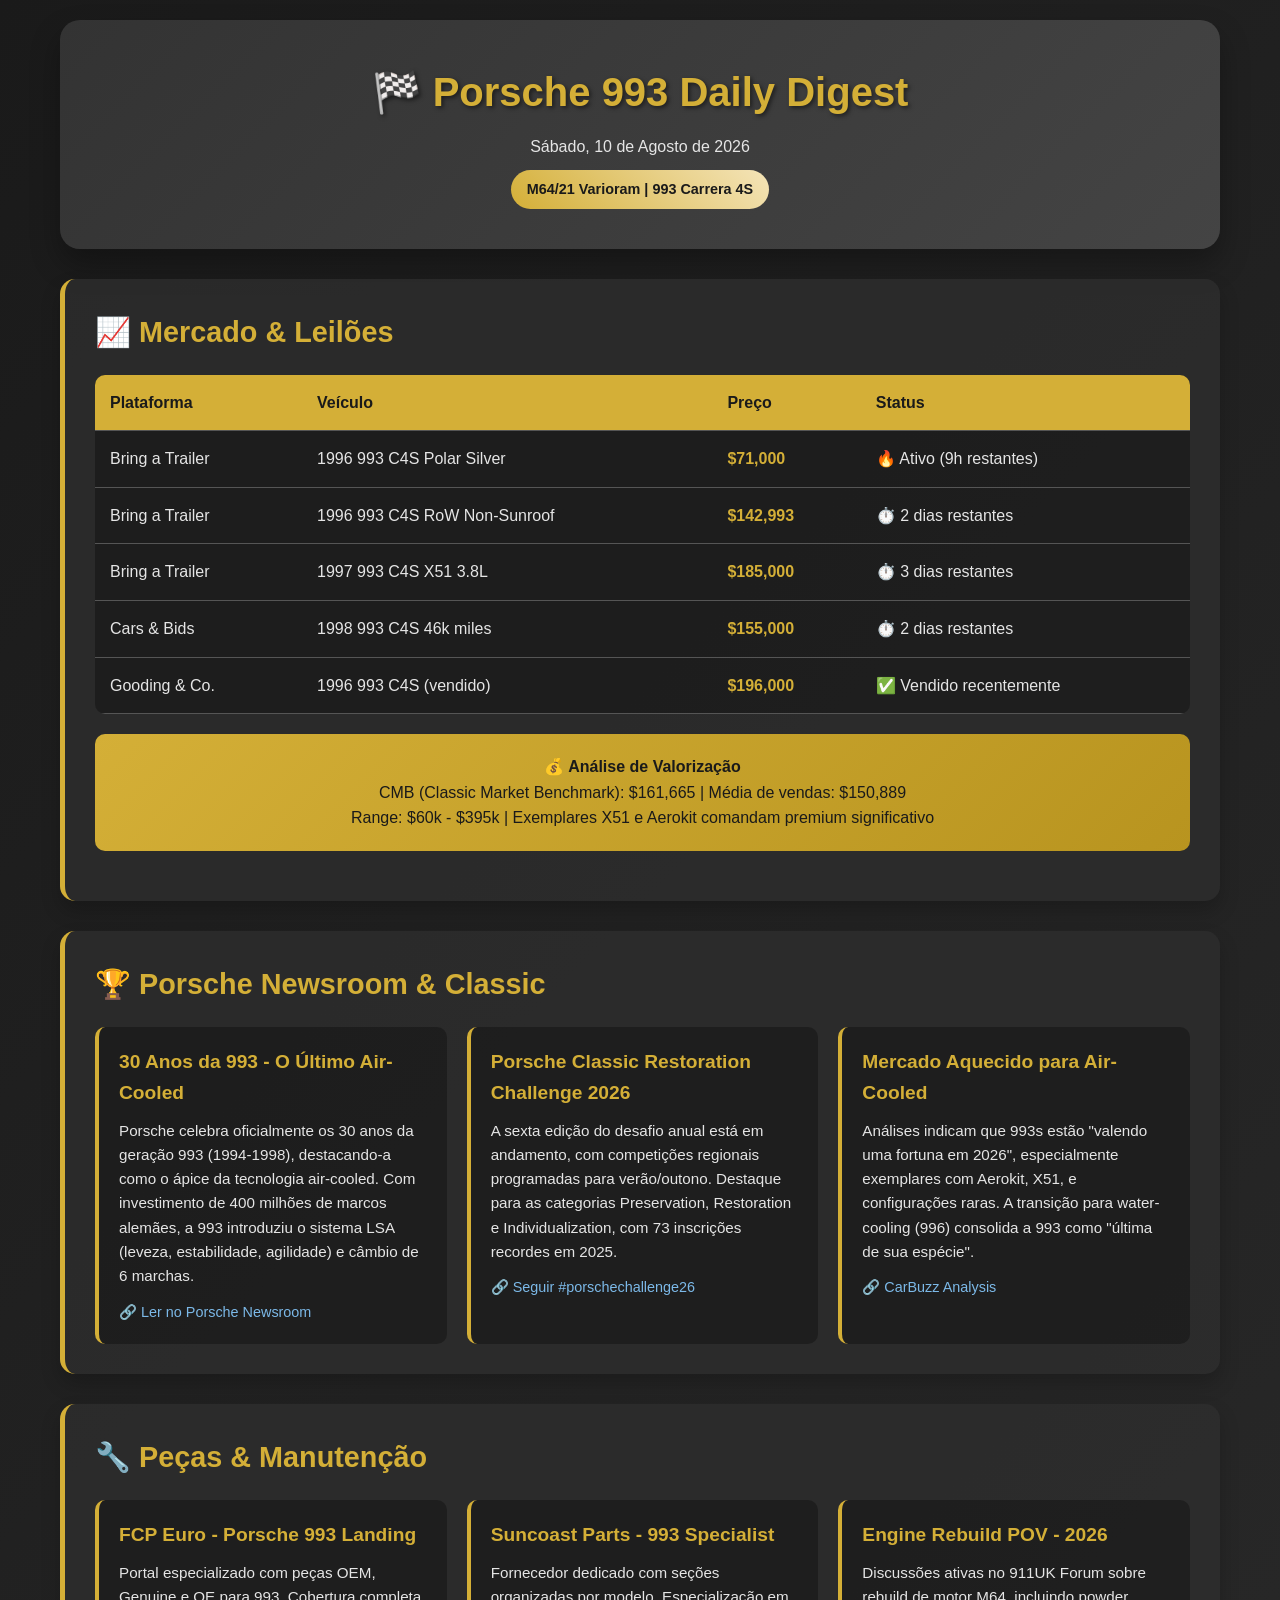
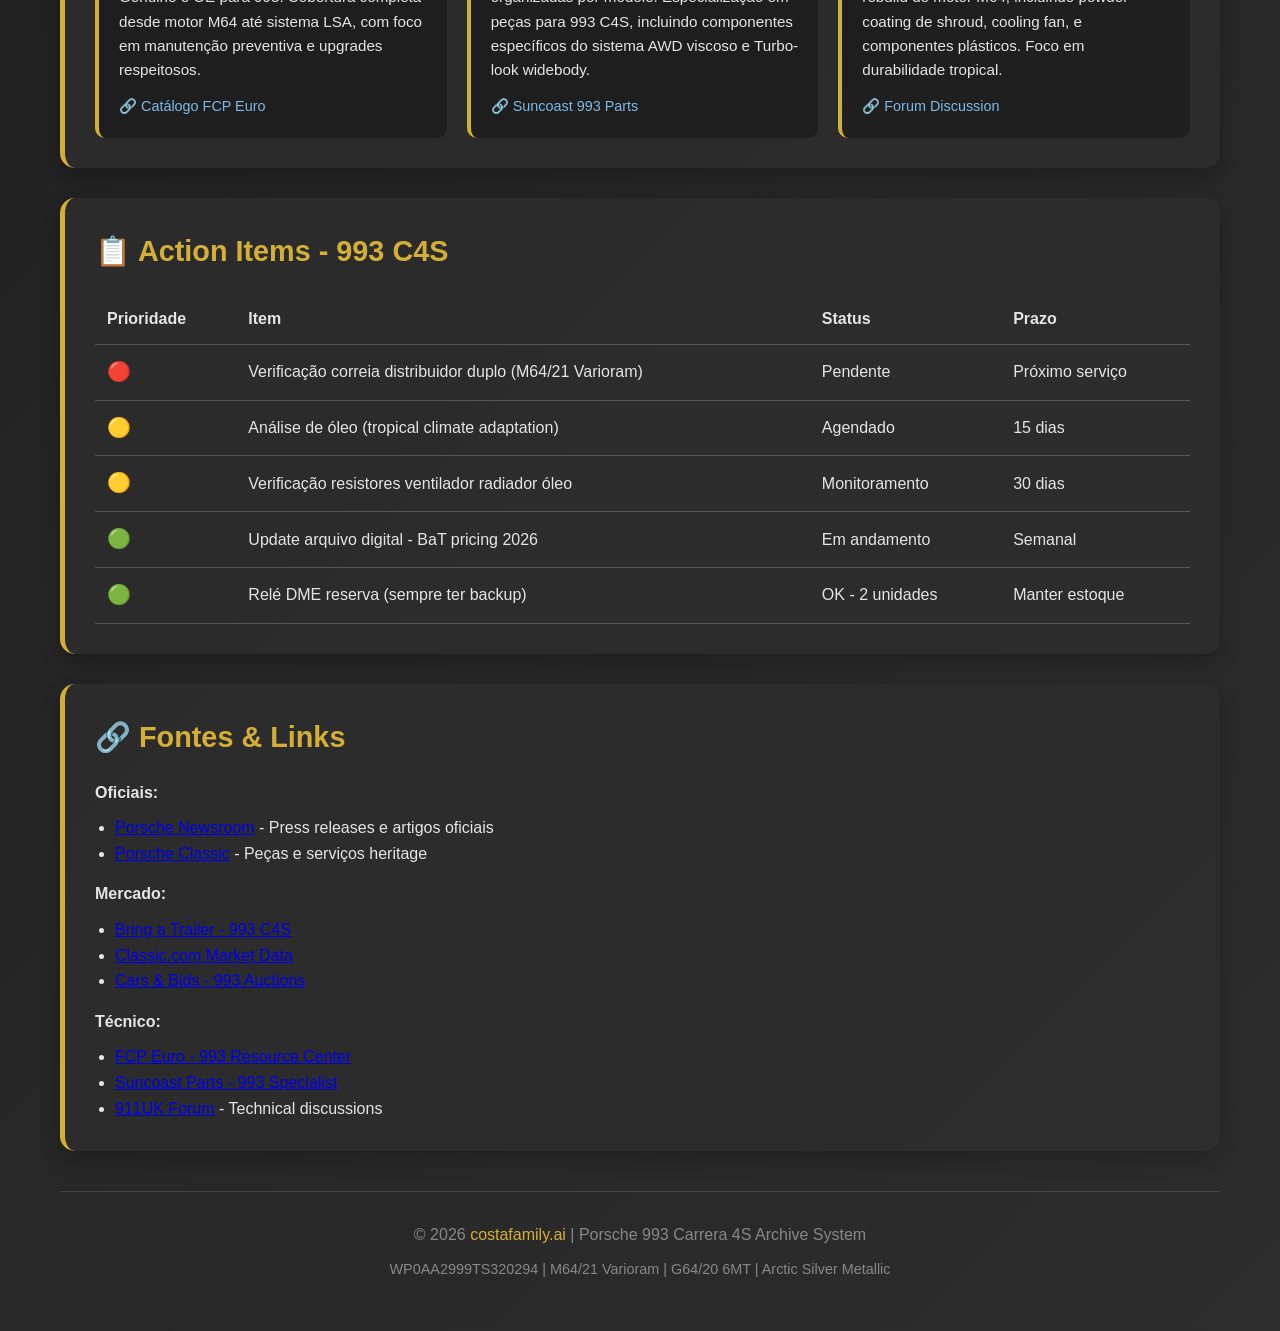
==== archive/2026-08-10.html @ 6e16aa10 "feat: archive system for daily digests + history section" ====
<!DOCTYPE html>
<html lang="pt-BR">
<head>
    <meta charset="UTF-8">
    <meta name="viewport" content="width=device-width, initial-scale=1.0">
    <title>Porsche 993 Daily Digest | 10 de Agosto de 2026</title>
    <style>
        * { margin: 0; padding: 0; box-sizing: border-box; }
        
        body {
            font-family: 'Segoe UI', Tahoma, Geneva, Verdana, sans-serif;
            background: linear-gradient(135deg, #1a1a1a 0%, #2d2d2d 100%);
            color: #e5e5e5;
            line-height: 1.6;
            min-height: 100vh;
        }
        
        .container {
            max-width: 1200px;
            margin: 0 auto;
            padding: 20px;
        }
        
        .header {
            text-align: center;
            background: linear-gradient(135deg, #333 0%, #444 100%);
            padding: 40px 20px;
            border-radius: 20px;
            margin-bottom: 30px;
            box-shadow: 0 15px 30px rgba(0,0,0,0.3);
        }
        
        .header h1 {
            font-size: 2.5rem;
            color: #d4af37;
            margin-bottom: 10px;
            text-shadow: 2px 2px 4px rgba(0,0,0,0.5);
        }
        
        .badge {
            display: inline-block;
            background: linear-gradient(45deg, #d4af37, #f4e4b8);
            color: #1a1a1a;
            padding: 8px 16px;
            border-radius: 25px;
            font-weight: bold;
            font-size: 0.9rem;
            margin-top: 10px;
        }
        
        .section {
            background: rgba(45, 45, 45, 0.8);
            border-radius: 15px;
            padding: 30px;
            margin-bottom: 30px;
            box-shadow: 0 10px 20px rgba(0,0,0,0.2);
            border-left: 5px solid #d4af37;
        }
        
        .section h2 {
            color: #d4af37;
            font-size: 1.8rem;
            margin-bottom: 20px;
            display: flex;
            align-items: center;
            gap: 10px;
        }
        
        .market-table {
            width: 100%;
            border-collapse: collapse;
            background: rgba(0,0,0,0.3);
            border-radius: 10px;
            overflow: hidden;
        }
        
        .market-table th,
        .market-table td {
            padding: 15px;
            text-align: left;
            border-bottom: 1px solid #555;
        }
        
        .market-table th {
            background: #d4af37;
            color: #1a1a1a;
            font-weight: bold;
        }
        
        .market-table tr:hover {
            background: rgba(212, 175, 55, 0.1);
        }
        
        .price {
            font-weight: bold;
            color: #d4af37;
        }
        
        .trend-box {
            background: linear-gradient(135deg, #d4af37 0%, #b8941f 100%);
            color: #1a1a1a;
            padding: 20px;
            border-radius: 10px;
            text-align: center;
            margin: 20px 0;
        }
        
        .news-grid {
            display: grid;
            grid-template-columns: repeat(auto-fit, minmax(300px, 1fr));
            gap: 20px;
            margin-top: 20px;
        }
        
        .news-card {
            background: rgba(0,0,0,0.3);
            border-radius: 10px;
            padding: 20px;
            border-left: 4px solid #d4af37;
            transition: transform 0.3s ease;
        }
        
        .news-card:hover {
            transform: translateY(-5px);
        }
        
        .news-card h3 {
            color: #d4af37;
            margin-bottom: 10px;
            font-size: 1.2rem;
        }
        
        .news-card p {
            font-size: 0.95rem;
            margin-bottom: 10px;
        }
        
        .news-card a {
            color: #7cb9e8;
            text-decoration: none;
            font-size: 0.9rem;
        }
        
        .news-card a:hover {
            text-decoration: underline;
        }
        
        .action-table {
            width: 100%;
            border-collapse: collapse;
        }
        
        .action-table th,
        .action-table td {
            padding: 12px;
            text-align: left;
            border-bottom: 1px solid #555;
        }
        
        .priority {
            font-size: 1.2rem;
            text-align: center;
        }
        
        .footer {
            text-align: center;
            padding: 30px;
            color: #888;
            border-top: 1px solid #444;
            margin-top: 40px;
        }
        
        .footer a {
            color: #d4af37;
            text-decoration: none;
        }
        
        @media (max-width: 768px) {
            .header h1 { font-size: 2rem; }
            .section { padding: 20px; }
            .container { padding: 10px; }
        }
    </style>
</head>
<body>
    <div class="container">
        <header class="header">
            <h1>🏁 Porsche 993 Daily Digest</h1>
            <p>Sábado, 10 de Agosto de 2026</p>
            <div class="badge">M64/21 Varioram | 993 Carrera 4S</div>
        </header>

        <section class="section">
            <h2>📈 Mercado & Leilões</h2>
            <table class="market-table">
                <thead>
                    <tr>
                        <th>Plataforma</th>
                        <th>Veículo</th>
                        <th>Preço</th>
                        <th>Status</th>
                    </tr>
                </thead>
                <tbody>
                    <tr>
                        <td>Bring a Trailer</td>
                        <td>1996 993 C4S Polar Silver</td>
                        <td class="price">$71,000</td>
                        <td>🔥 Ativo (9h restantes)</td>
                    </tr>
                    <tr>
                        <td>Bring a Trailer</td>
                        <td>1996 993 C4S RoW Non-Sunroof</td>
                        <td class="price">$142,993</td>
                        <td>⏱️ 2 dias restantes</td>
                    </tr>
                    <tr>
                        <td>Bring a Trailer</td>
                        <td>1997 993 C4S X51 3.8L</td>
                        <td class="price">$185,000</td>
                        <td>⏱️ 3 dias restantes</td>
                    </tr>
                    <tr>
                        <td>Cars & Bids</td>
                        <td>1998 993 C4S 46k miles</td>
                        <td class="price">$155,000</td>
                        <td>⏱️ 2 dias restantes</td>
                    </tr>
                    <tr>
                        <td>Gooding & Co.</td>
                        <td>1996 993 C4S (vendido)</td>
                        <td class="price">$196,000</td>
                        <td>✅ Vendido recentemente</td>
                    </tr>
                </tbody>
            </table>
            
            <div class="trend-box">
                <strong>💰 Análise de Valorização</strong><br>
                CMB (Classic Market Benchmark): $161,665 | Média de vendas: $150,889<br>
                Range: $60k - $395k | Exemplares X51 e Aerokit comandam premium significativo
            </div>
        </section>

        <section class="section">
            <h2>🏆 Porsche Newsroom & Classic</h2>
            <div class="news-grid">
                <div class="news-card">
                    <h3>30 Anos da 993 - O Último Air-Cooled</h3>
                    <p>Porsche celebra oficialmente os 30 anos da geração 993 (1994-1998), destacando-a como o ápice da tecnologia air-cooled. Com investimento de 400 milhões de marcos alemães, a 993 introduziu o sistema LSA (leveza, estabilidade, agilidade) e câmbio de 6 marchas.</p>
                    <a href="https://newsroom.porsche.com/en/press-kits/60-Years-Porsche-911/30-Jahre-911-Carrera-der-Generation-993-%E2%80%93-Der-letzte-seiner-Art.html" target="_blank">🔗 Ler no Porsche Newsroom</a>
                </div>
                
                <div class="news-card">
                    <h3>Porsche Classic Restoration Challenge 2026</h3>
                    <p>A sexta edição do desafio anual está em andamento, com competições regionais programadas para verão/outono. Destaque para as categorias Preservation, Restoration e Individualization, com 73 inscrições recordes em 2025.</p>
                    <a href="https://newsroom.porsche.com/en_US/2026/company/2026-Porsche-Classic-Restoration-Challenge-42067.html" target="_blank">🔗 Seguir #porschechallenge26</a>
                </div>
                
                <div class="news-card">
                    <h3>Mercado Aquecido para Air-Cooled</h3>
                    <p>Análises indicam que 993s estão "valendo uma fortuna em 2026", especialmente exemplares com Aerokit, X51, e configurações raras. A transição para water-cooling (996) consolida a 993 como "última de sua espécie".</p>
                    <a href="https://carbuzz.com/996-last-air-cooled-porsche-911-used-values-2026/" target="_blank">🔗 CarBuzz Analysis</a>
                </div>
            </div>
        </section>

        <section class="section">
            <h2>🔧 Peças & Manutenção</h2>
            <div class="news-grid">
                <div class="news-card">
                    <h3>FCP Euro - Porsche 993 Landing</h3>
                    <p>Portal especializado com peças OEM, Genuine e OE para 993. Cobertura completa desde motor M64 até sistema LSA, com foco em manutenção preventiva e upgrades respeitosos.</p>
                    <a href="https://info.fcpeuro.com/993" target="_blank">🔗 Catálogo FCP Euro</a>
                </div>
                
                <div class="news-card">
                    <h3>Suncoast Parts - 993 Specialist</h3>
                    <p>Fornecedor dedicado com seções organizadas por modelo. Especialização em peças para 993 C4S, incluindo componentes específicos do sistema AWD viscoso e Turbo-look widebody.</p>
                    <a href="https://www.suncoastparts.com/993landing.html" target="_blank">🔗 Suncoast 993 Parts</a>
                </div>
                
                <div class="news-card">
                    <h3>Engine Rebuild POV - 2026</h3>
                    <p>Discussões ativas no 911UK Forum sobre rebuild de motor M64, incluindo powder coating de shroud, cooling fan, e componentes plásticos. Foco em durabilidade tropical.</p>
                    <a href="https://911uk.com/porsche/993-engine-rebuild-2026-pov.134704/" target="_blank">🔗 Forum Discussion</a>
                </div>
            </div>
        </section>

        <section class="section">
            <h2>📋 Action Items - 993 C4S</h2>
            <table class="action-table">
                <thead>
                    <tr>
                        <th>Prioridade</th>
                        <th>Item</th>
                        <th>Status</th>
                        <th>Prazo</th>
                    </tr>
                </thead>
                <tbody>
                    <tr>
                        <td class="priority">🔴</td>
                        <td>Verificação correia distribuidor duplo (M64/21 Varioram)</td>
                        <td>Pendente</td>
                        <td>Próximo serviço</td>
                    </tr>
                    <tr>
                        <td class="priority">🟡</td>
                        <td>Análise de óleo (tropical climate adaptation)</td>
                        <td>Agendado</td>
                        <td>15 dias</td>
                    </tr>
                    <tr>
                        <td class="priority">🟡</td>
                        <td>Verificação resistores ventilador radiador óleo</td>
                        <td>Monitoramento</td>
                        <td>30 dias</td>
                    </tr>
                    <tr>
                        <td class="priority">🟢</td>
                        <td>Update arquivo digital - BaT pricing 2026</td>
                        <td>Em andamento</td>
                        <td>Semanal</td>
                    </tr>
                    <tr>
                        <td class="priority">🟢</td>
                        <td>Relé DME reserva (sempre ter backup)</td>
                        <td>OK - 2 unidades</td>
                        <td>Manter estoque</td>
                    </tr>
                </tbody>
            </table>
        </section>

        <section class="section">
            <h2>🔗 Fontes & Links</h2>
            <p style="margin-bottom: 10px;"><strong>Oficiais:</strong></p>
            <ul style="margin-left: 20px; margin-bottom: 15px;">
                <li><a href="https://newsroom.porsche.com/" target="_blank">Porsche Newsroom</a> - Press releases e artigos oficiais</li>
                <li><a href="https://www.porsche.com/usa/accessoriesandservice/classic/" target="_blank">Porsche Classic</a> - Peças e serviços heritage</li>
            </ul>
            
            <p style="margin-bottom: 10px;"><strong>Mercado:</strong></p>
            <ul style="margin-left: 20px; margin-bottom: 15px;">
                <li><a href="https://bringatrailer.com/porsche/993-911-carrera-4s/" target="_blank">Bring a Trailer - 993 C4S</a></li>
                <li><a href="https://www.classic.com/m/porsche/911/993/carrera-4s/" target="_blank">Classic.com Market Data</a></li>
                <li><a href="https://carsandbids.com/search/porsche/993-911" target="_blank">Cars & Bids - 993 Auctions</a></li>
            </ul>
            
            <p style="margin-bottom: 10px;"><strong>Técnico:</strong></p>
            <ul style="margin-left: 20px;">
                <li><a href="https://info.fcpeuro.com/993" target="_blank">FCP Euro - 993 Resource Center</a></li>
                <li><a href="https://www.suncoastparts.com/993landing.html" target="_blank">Suncoast Parts - 993 Specialist</a></li>
                <li><a href="https://911uk.com/" target="_blank">911UK Forum</a> - Technical discussions</li>
            </ul>
        </section>

        <footer class="footer">
            <p>© 2026 <a href="https://costafamily.ai">costafamily.ai</a> | Porsche 993 Carrera 4S Archive System</p>
            <p style="margin-top: 10px; font-size: 0.9rem;">
                WP0AA2999TS320294 | M64/21 Varioram | G64/20 6MT | Arctic Silver Metallic
            </p>
        </footer>
    </div>
</body>
</html>
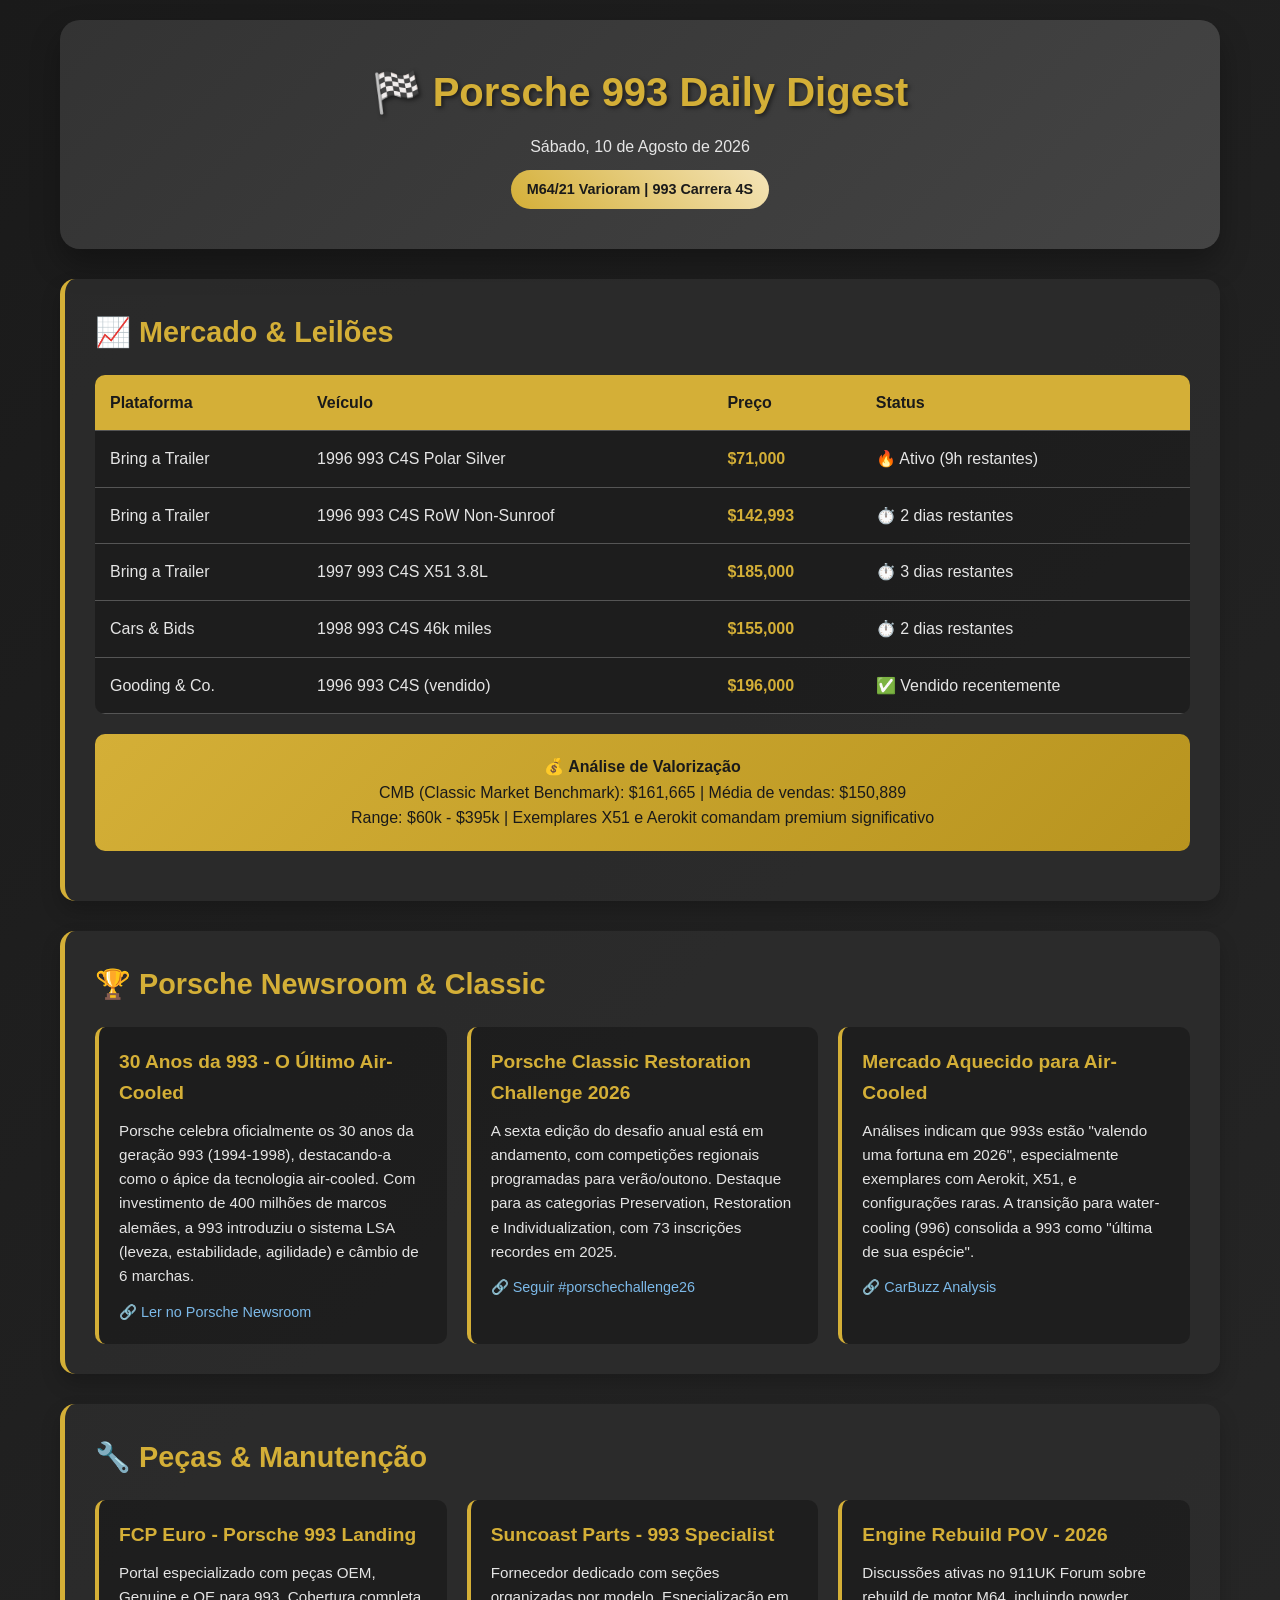
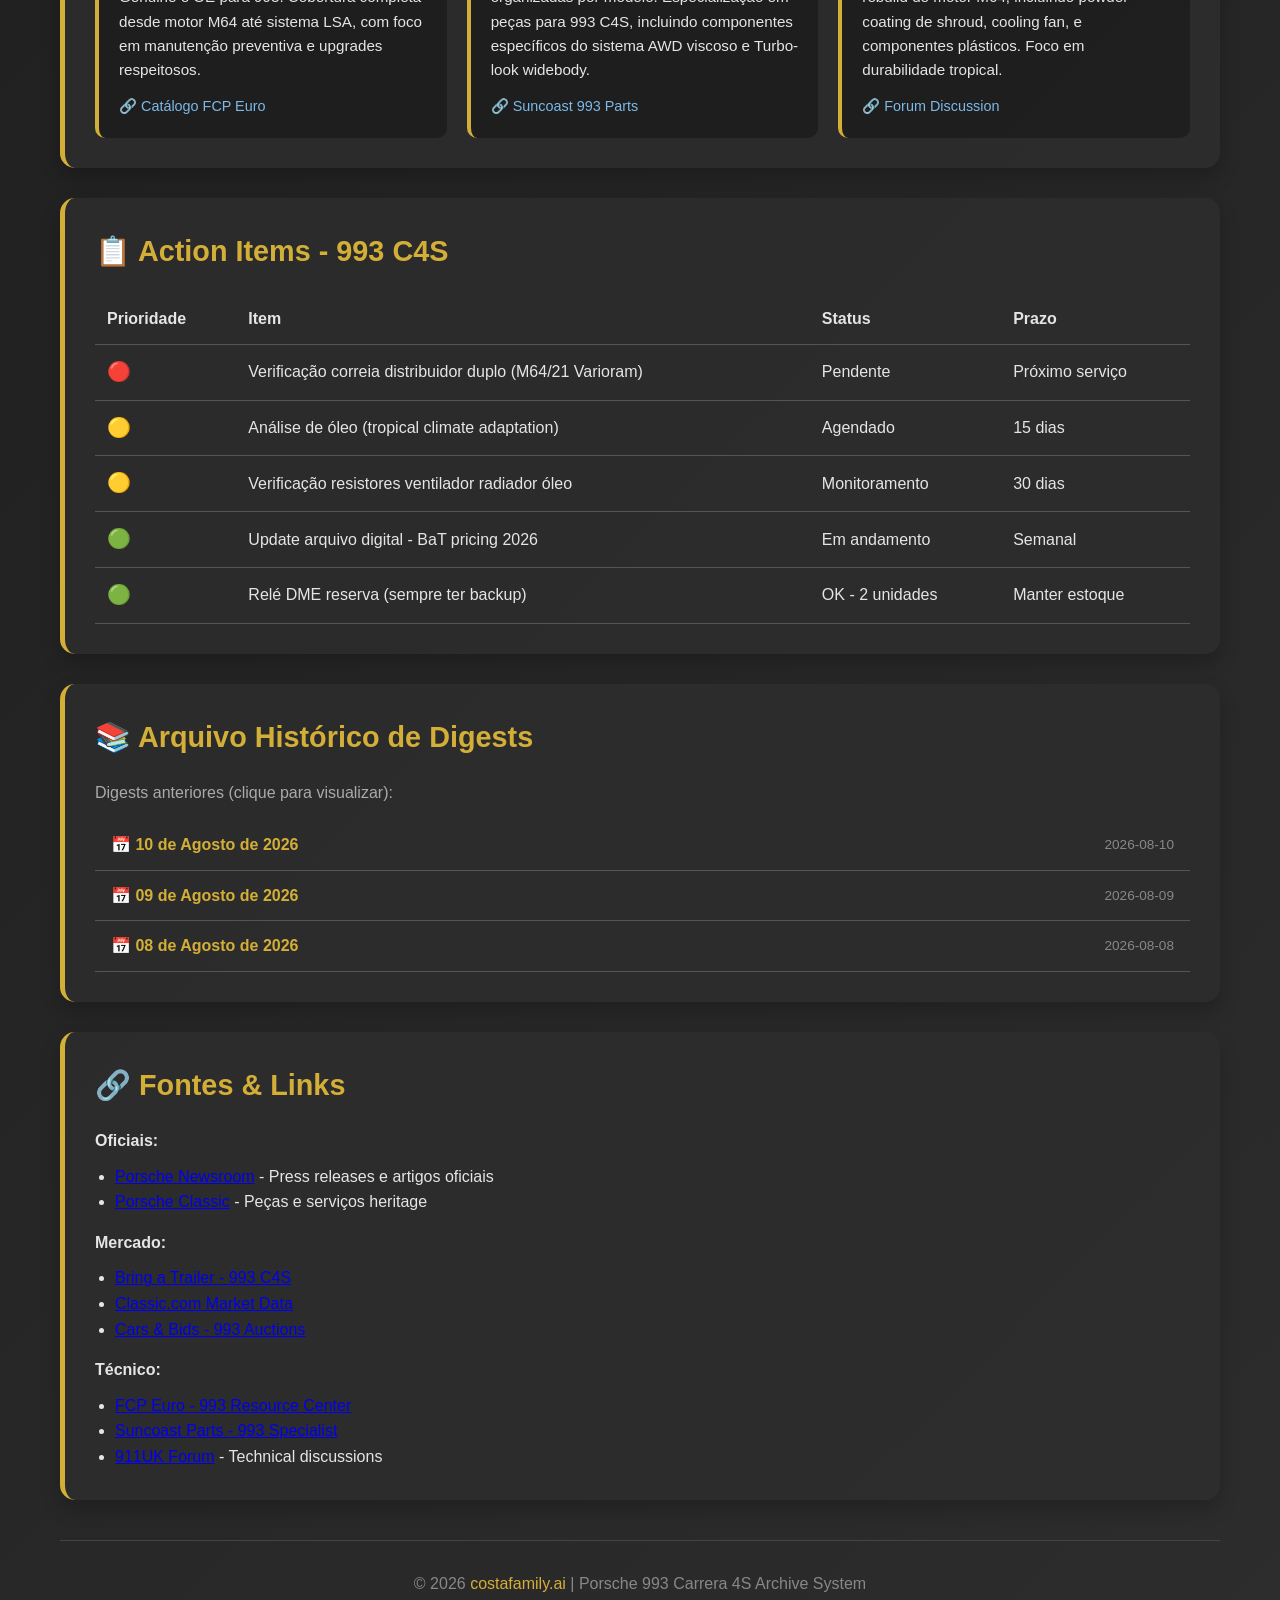
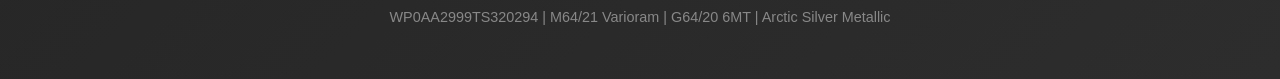
==== commit 5dbb2cc3: "Daily Porsche 993 digest — 10/08/2026 — automated via Hermes + archive" ====
--- a/archive/2026-08-10.html
+++ b/archive/2026-08-10.html
@@ -180,6 +180,29 @@
             .section { padding: 20px; }
             .container { padding: 10px; }
         }
+        
+        /* History Section */
+        .history-list { list-style: none; padding-left: 0; }
+        .history-item { 
+            padding: 12px 16px; 
+            border-bottom: 1px solid #555; 
+            display: flex; 
+            justify-content: space-between; 
+            align-items: center;
+        }
+        .history-item:hover { background: rgba(212, 175, 55, 0.05); }
+        .history-link {
+            color: #d4af37;
+            text-decoration: none;
+            font-weight: 600;
+            font-size: 1rem;
+            transition: color 0.2s;
+        }
+        .history-link:hover { color: #f4e4b8; }
+        .history-date {
+            color: #888;
+            font-size: 0.85rem;
+        }
     </style>
 </head>
 <body>
@@ -332,6 +355,25 @@
                     </tr>
                 </tbody>
             </table>
+        </section>
+
+        <section class="section">
+            <h2>📚 Arquivo Histórico de Digests</h2>
+            <p style="margin-bottom: 15px; color: #aaa;">Digests anteriores (clique para visualizar):</p>
+            <ul class="history-list">
+                <li class="history-item">
+                    <a href="/archive/2026-08-10.html" class="history-link">📅 10 de Agosto de 2026</a>
+                    <span class="history-date">2026-08-10</span>
+                </li>
+                <li class="history-item">
+                    <a href="/archive/2026-08-09.html" class="history-link">📅 09 de Agosto de 2026</a>
+                    <span class="history-date">2026-08-09</span>
+                </li>
+                <li class="history-item">
+                    <a href="/archive/2026-08-08.html" class="history-link">📅 08 de Agosto de 2026</a>
+                    <span class="history-date">2026-08-08</span>
+                </li>
+            </ul>
         </section>
 
         <section class="section">
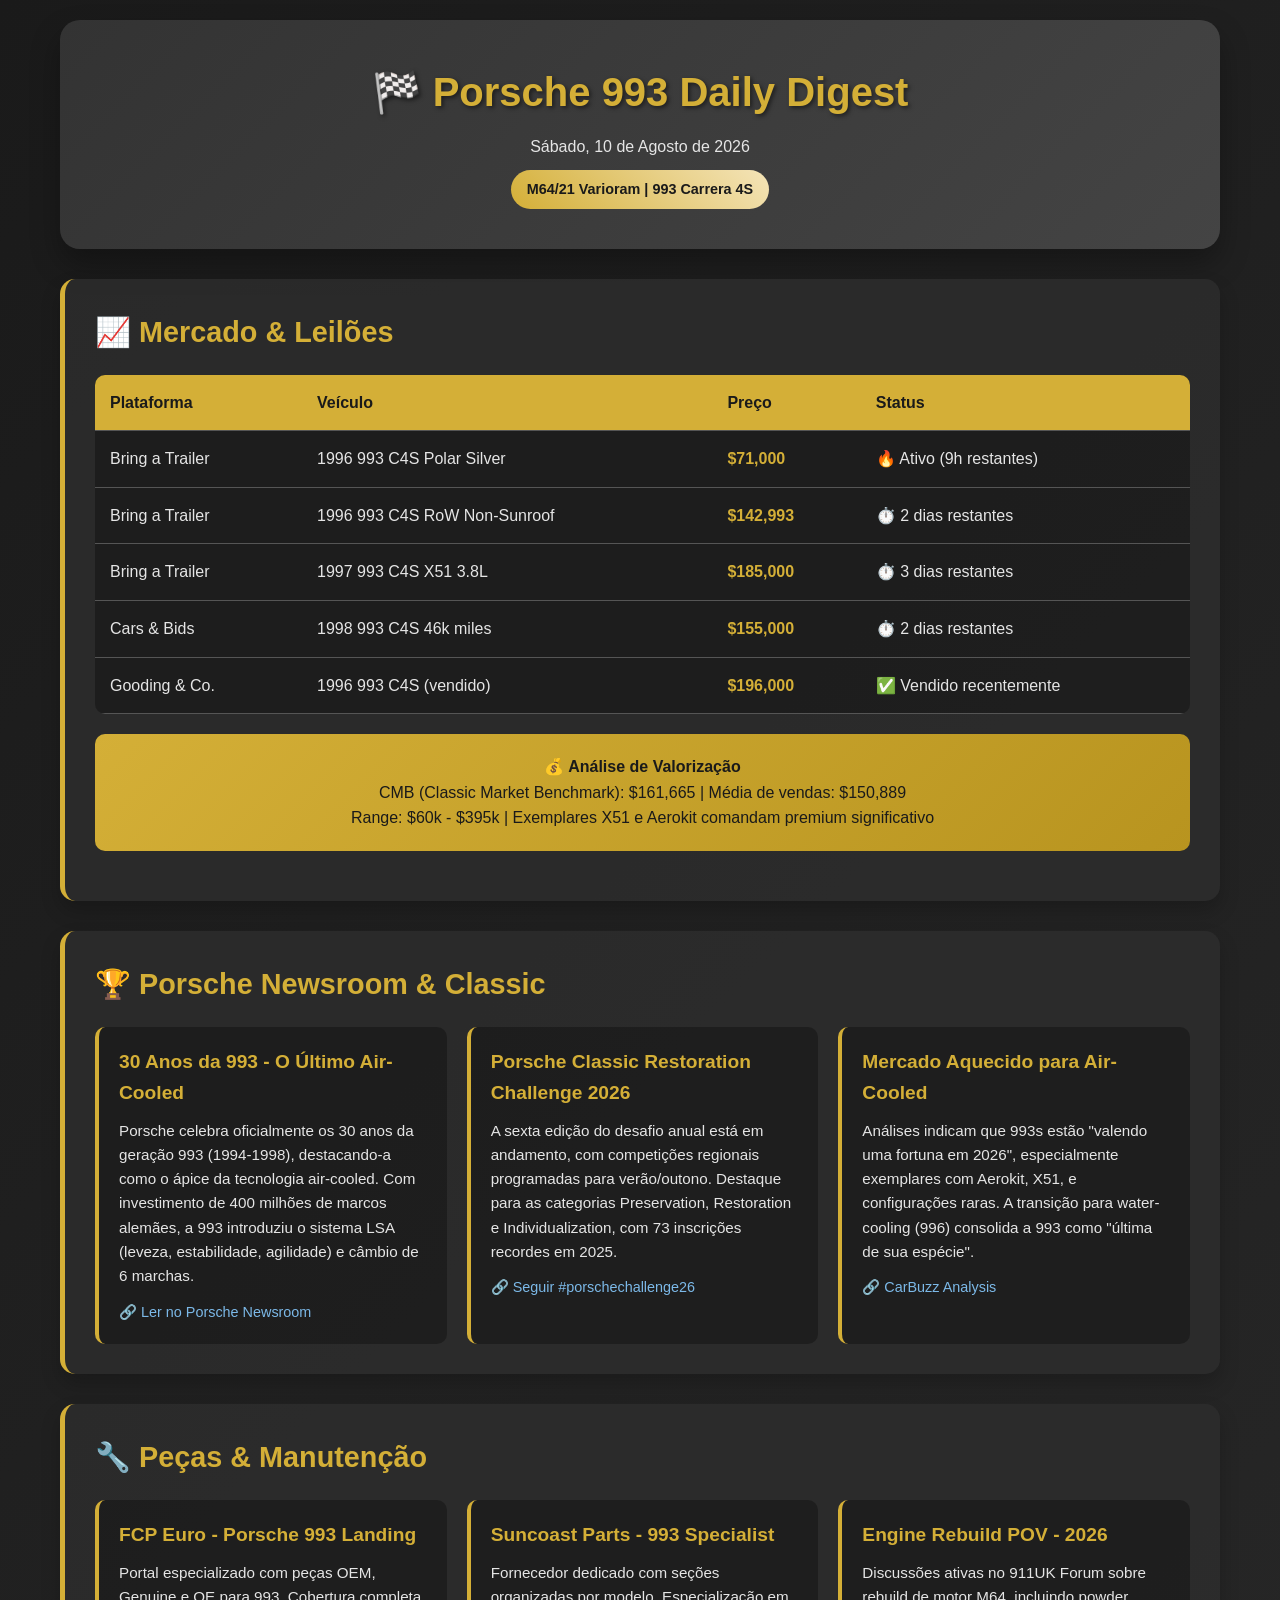
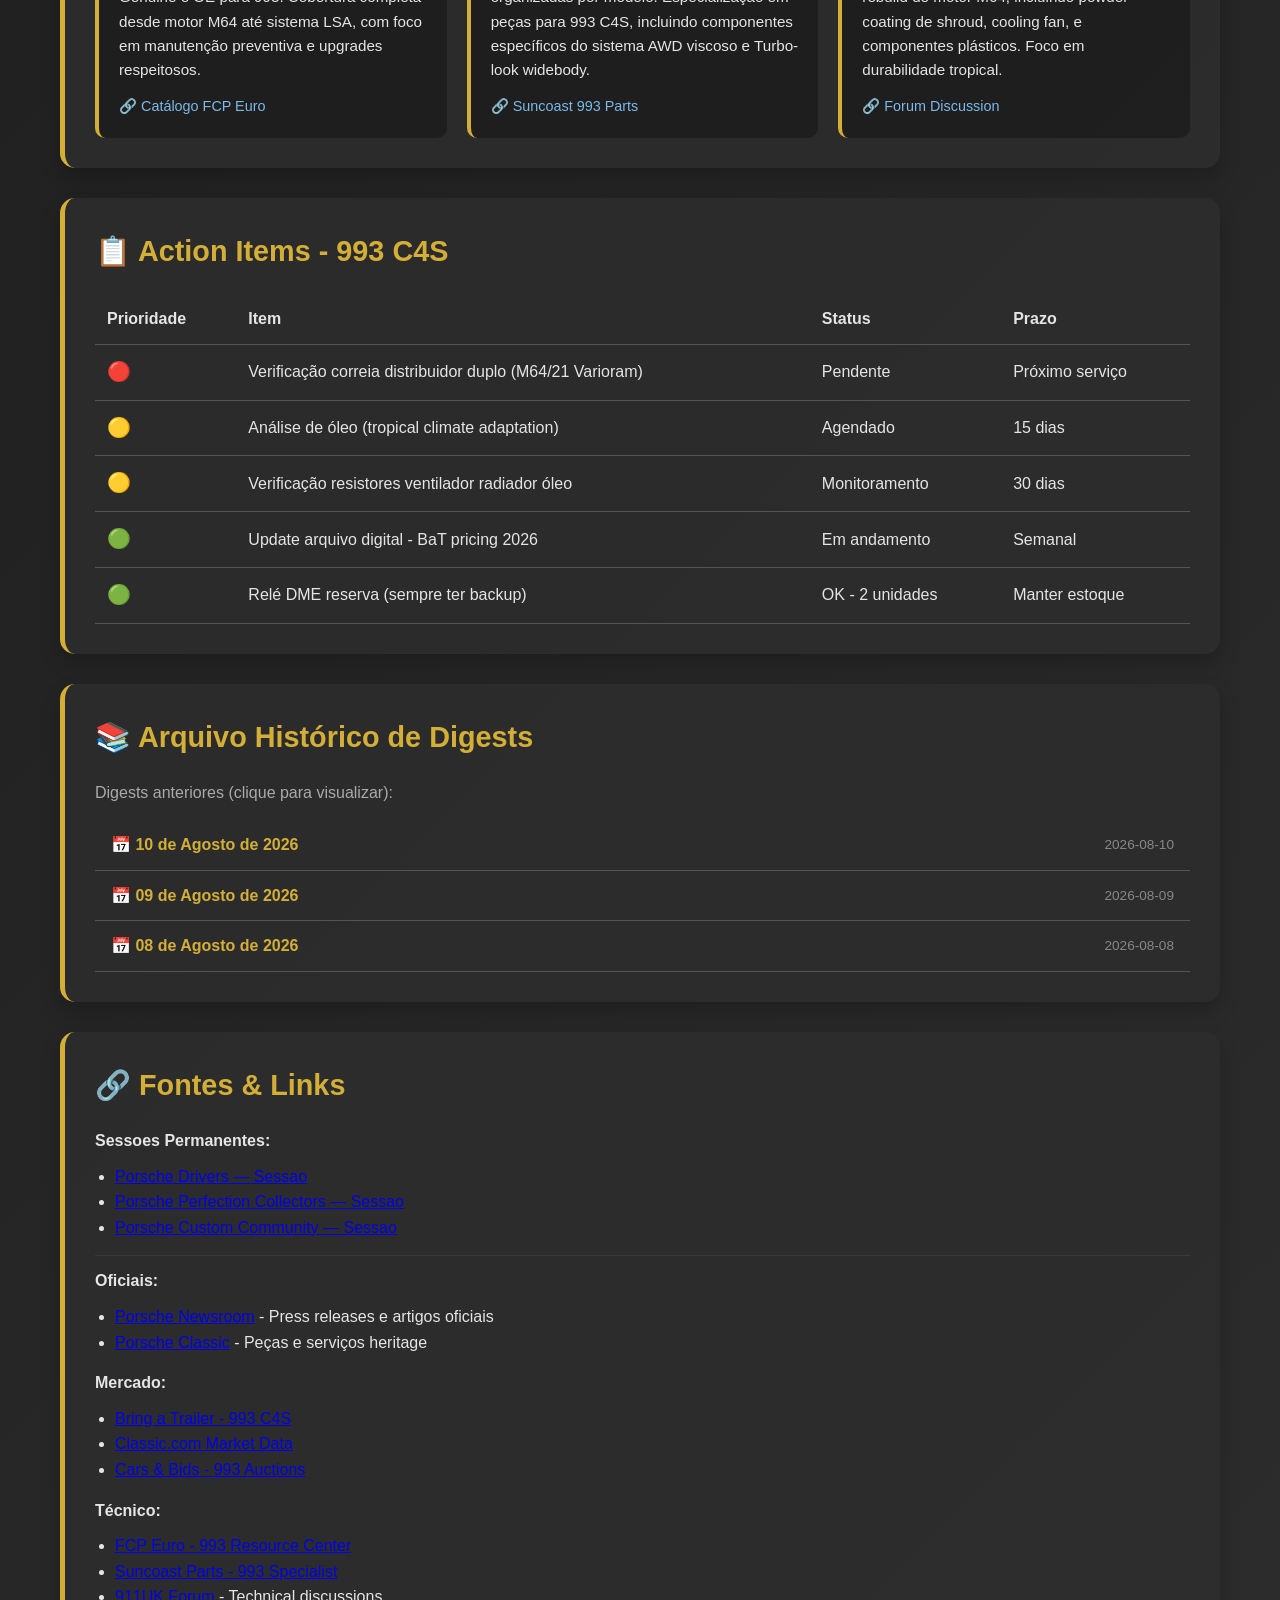
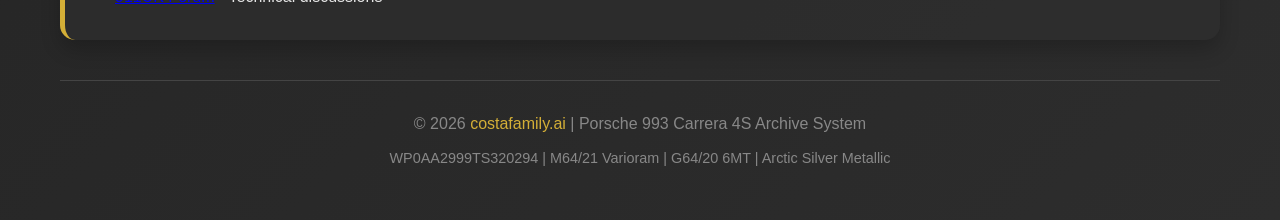
==== commit fb195f80: "Daily Porsche 993 digest — 10/08/2026 — automated via Hermes + archive" ====
--- a/archive/2026-08-10.html
+++ b/archive/2026-08-10.html
@@ -378,6 +378,13 @@
 
         <section class="section">
             <h2>🔗 Fontes & Links</h2>
+        <p style="margin-bottom: 10px;"><strong>Sessoes Permanentes:</strong></p>
+            <ul style="margin-left: 20px; margin-bottom: 15px;">
+                <li><a href="/Hermes-Workspace/porsche-sessions/01_Porsche_Drivers.md" target="_blank">Porsche Drivers — Sessao</a></li>
+                <li><a href="/Hermes-Workspace/porsche-sessions/02_Porsche_Perfection_Collectors.md" target="_blank">Porsche Perfection Collectors — Sessao</a></li>
+                <li><a href="/Hermes-Workspace/porsche-sessions/03_Porsche_Custom_Community.md" target="_blank">Porsche Custom Community — Sessao</a></li>
+            </ul>
+            <hr style="border:0;border-top:1px solid rgba(255,255,255,0.06); margin:12px 0;">
             <p style="margin-bottom: 10px;"><strong>Oficiais:</strong></p>
             <ul style="margin-left: 20px; margin-bottom: 15px;">
                 <li><a href="https://newsroom.porsche.com/" target="_blank">Porsche Newsroom</a> - Press releases e artigos oficiais</li>
@@ -407,4 +414,4 @@
         </footer>
     </div>
 </body>
-</html>+</html>
